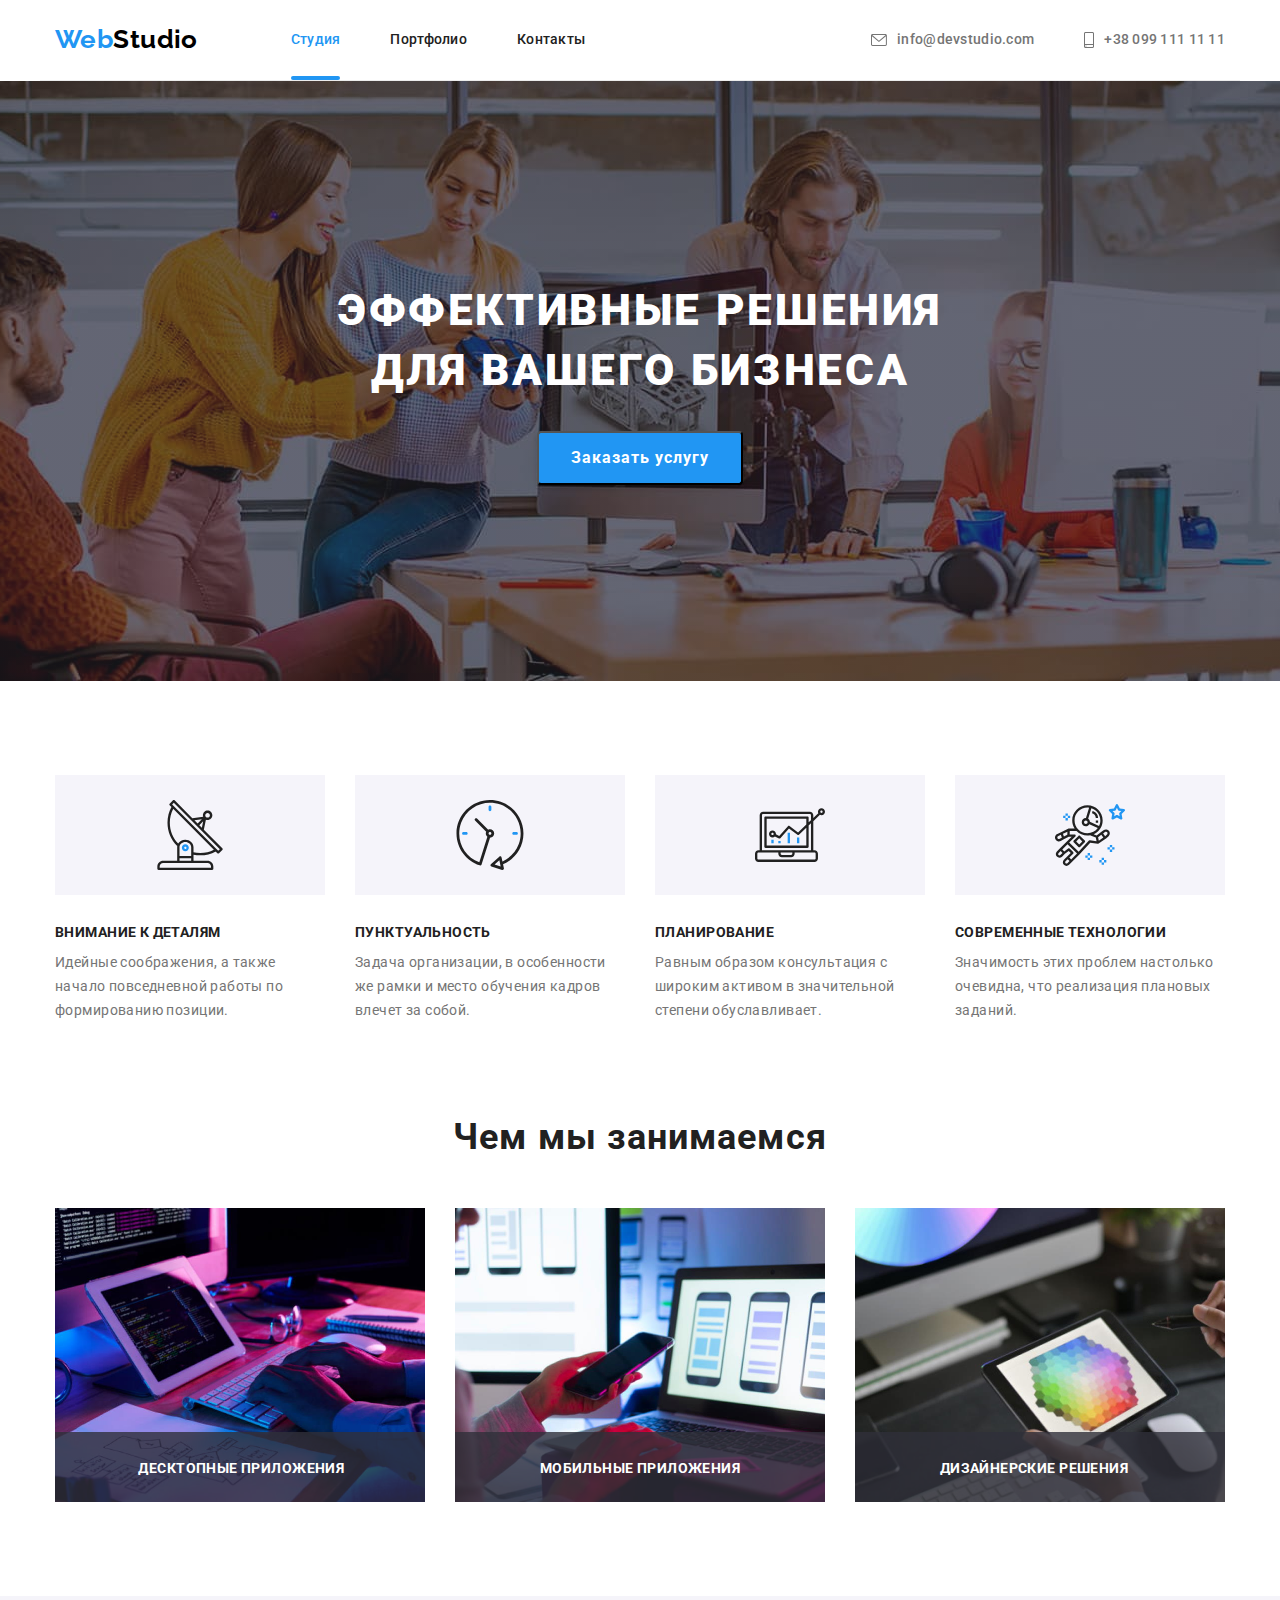
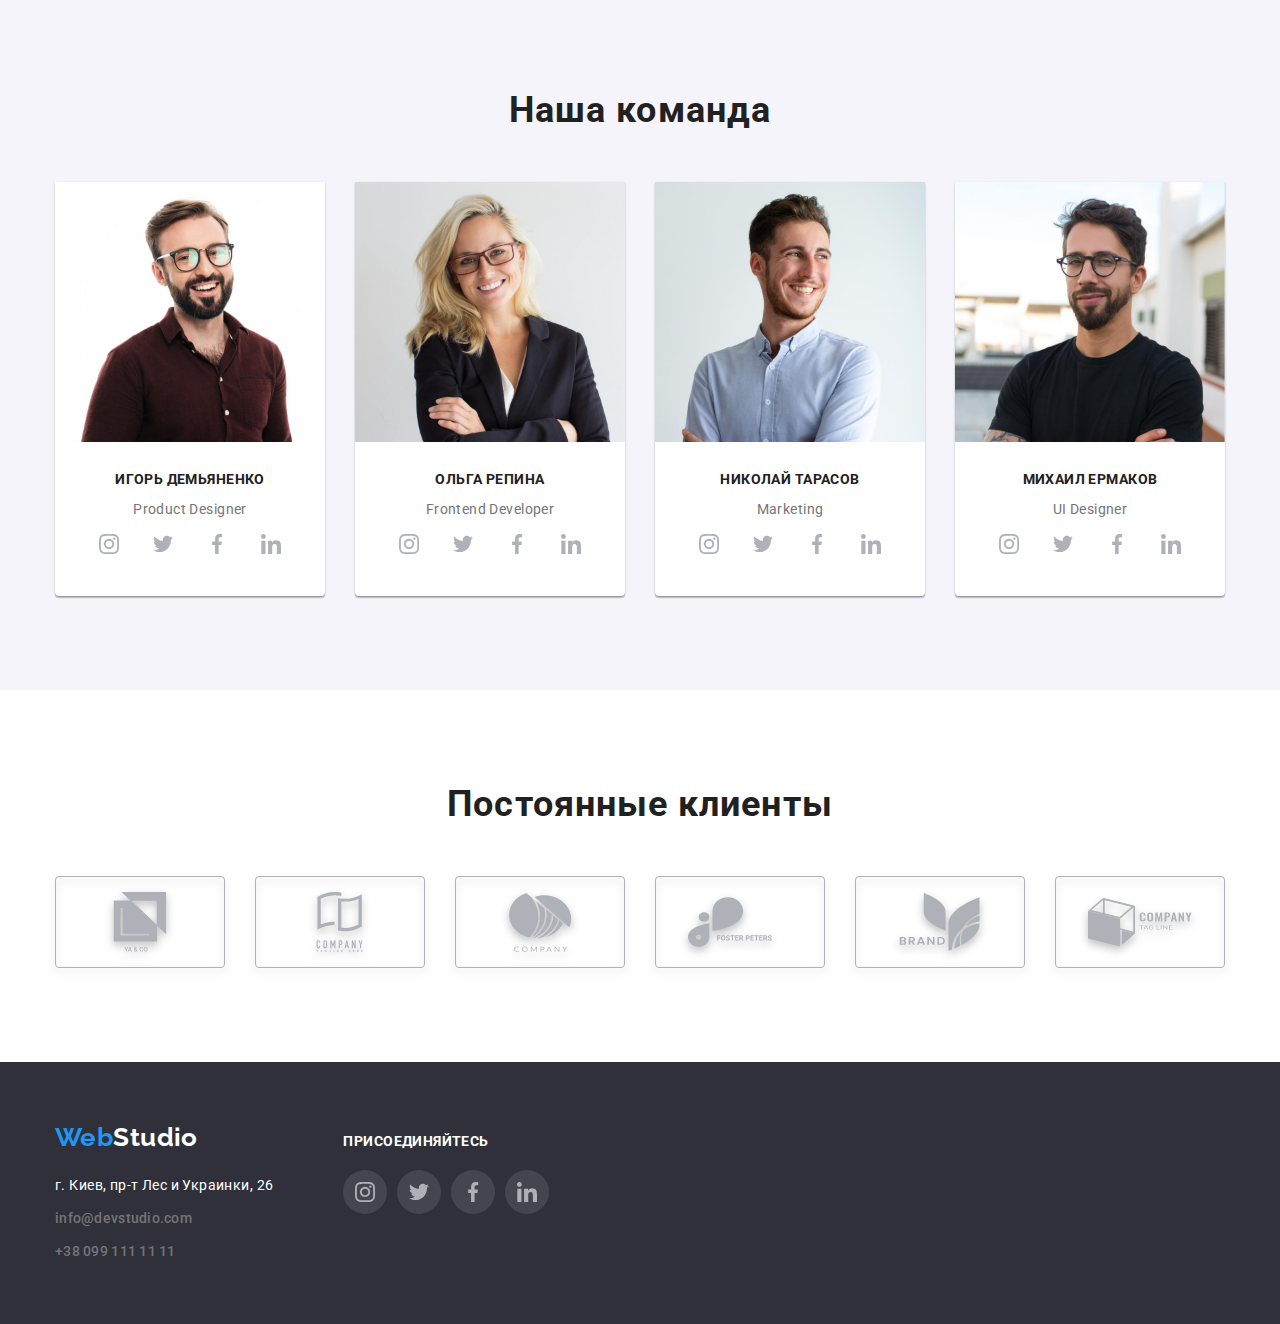
==== index.html @ 2f01249b "копия 5 работы" ====
<!DOCTYPE html>
<html lang="ru">
  <head>
    <!-- head info -->
    <meta charset="utf-8" />
    <meta name="description" content="webstudio" />
    <title>Web Studio (version 2.1)</title>
    <link rel="preconnect" href="https://fonts.googleapis.com" />
    <link rel="preconnect" href="https://fonts.gstatic.com" crossorigin />
    <link
      href="https://fonts.googleapis.com/css2?family=Raleway:wght@700&family=Roboto:wght@400;500;700;900&display=swap"
      rel="stylesheet"
    />
    <link
      rel="stylesheet"
      href="https://cdnjs.cloudflare.com/ajax/libs/modern-normalize/1.1.0/modern-normalize.css"
      integrity="sha512-Y0MM+V6ymRKN2zStTqzQ227DWhhp4Mzdo6gnlRnuaNCbc+YN/ZH0sBCLTM4M0oSy9c9VKiCvd4Jk44aCLrNS5Q=="
      crossorigin="anonymous"
      referrerpolicy="no-referrer"
    />
    <link rel="stylesheet" href="css/style.css" />
  </head>
  <body>
    <!-- header -->
    <header class="header container">
      <a href="./index.html" class="logo"
        ><span class="logo-item">Web</span>Studio</a
      >
      <nav class="site-nav">
        <ul class="list nav-panel">
          <li class="item">
            <a class="link currentLink" href="./index.html">Студия</a>
          </li>
          <li class="item">
            <a class="link" href="./portfolio.html">Портфолио</a>
          </li>
          <li class="item"><a class="link" href="">Контакты</a></li>
        </ul>
      </nav>
      <ul class="contact list">
        <!-- Ссылка на адрес электронной почты  -->
        <li class="item">
          <a class="mail-link" href="malito:info@devstudio.com">
            <svg class="icon-envelope">
              <use href="./images/icons.svg#icon-envelope"></use>
            </svg>
            info@devstudio.com</a
          >
        </li>
        <!-- Ссылка на телефонный номер -->
        <li class="item">
          <a class="tel-link" href="tel:+380961111111">
            <svg class="icon-smartphone">
              <use href="./images/icons.svg#icon-smartphone"></use>
            </svg>
            +38 099 111 11 11</a
          >
        </li>
      </ul>
    </header>
    <!-- герой-->
    <main>
      <section class="hero">
        <h1 class="hero-title">
          Эффективные решения <br />
          для вашего бизнеса
        </h1>
        <button data-modal-open type="button" class="button-primary cursors">
          Заказать услугу
        </button>

        <!-- кнопка модалки закончилась -->
      </section>
      <!-- main goal -->
      <section class="section-goal">
        <div class="container">
          <ul class="main-goal list">
            <li class="item">
              <div class="icon-main-goal">
                <svg class="icon">
                  <use href="./images/icons.svg#icon-antenna"></use>
                </svg>
              </div>
              <h3 class="goal section-title">Внимание к деталям</h3>
              <p class="text">
                Идейные соображения, а также начало повседневной работы по
                формированию позиции.
              </p>
            </li>
            <li class="item">
              <div class="icon-main-goal">
                <svg class="icon">
                  <use href="./images/icons.svg#icon-clock"></use>
                </svg>
              </div>
              <h3 class="section-title">Пунктуальность</h3>
              <p class="text">
                Задача организации, в особенности же рамки и место обучения
                кадров влечет за собой.
              </p>
            </li>
            <li class="item">
              <div class="icon-main-goal">
                <svg class="icon">
                  <use href="./images/icons.svg#icon-diagram"></use>
                </svg>
              </div>
              <h3 class="section-title">Планирование</h3>
              <p class="text">
                Равным образом консультация с широким активом в значительной
                степени обуславливает.
              </p>
            </li>
            <li class="item">
              <div class="icon-main-goal">
                <svg class="icon">
                  <use href="./images/icons.svg#icon-astronaut"></use>
                </svg>
              </div>
              <h3 class="section-title">Современные технологии</h3>
              <p class="text">
                Значимость этих проблем настолько очевидна, что реализация
                плановых заданий.
              </p>
            </li>
          </ul>
        </div>
      </section>
      <!-- presentation-->
      <section class="presentation-section">
        <div class="container">
          <h2 class="section-title our-work">Чем мы занимаемся</h2>
          <ul class="image-card list">
            <li class="item">
              <div class="present-thumb">
                <img
                  class="card-image"
                  src="images/img-1.jpg"
                  alt="img-1"
                  width="370"
                  height="294"
                />
                <div class="presentation-description">
                  Десктопные приложения
                </div>
              </div>
            </li>
            <li class="item">
              <div class="present-thumb">
                <img
                  class="card-image"
                  src="images/img-2.jpg"
                  alt="img-2"
                  width="370"
                  height="294"
                />
                <div class="presentation-description">Мобильные приложения</div>
              </div>
            </li>
            <li class="item">
              <div class="present-thumb">
                <img
                  class="card-image"
                  src="images/img-3.jpg"
                  alt="img-3"
                  width="370"
                  height="294"
                />
                <div class="presentation-description">Дизайнерские решения</div>
              </div>
            </li>
          </ul>
        </div>
      </section>
      <!-- our team-->
      <section class="section-our-team">
        <div class="container">
          <h2 class="section-title our-team">Наша команда</h2>
          <ul class="list-team list">
            <li class="item">
              <img
                class="card-image"
                src="images/img-4.jpg"
                alt="img-4"
                width="270"
                height="260"
              />
              <div class="staff-member">
                <h3 class="section-title staff">Игорь Демьяненко</h3>
                <p class="job">Product Designer</p>
                <ul class="list-team-network list">
                  <li class="network">
                    <a class="network-link" href=""
                      ><svg class="icon">
                        <use href="./images/icons.svg#icon-instagram"></use>
                      </svg>
                    </a>
                  </li>
                  <li class="network">
                    <a class="network-link" href=""
                      ><svg class="icon">
                        <use href="./images/icons.svg#icon-twitter"></use>
                      </svg>
                    </a>
                  </li>
                  <li class="network">
                    <a class="network-link" href=""
                      ><svg class="icon">
                        <use href="./images/icons.svg#icon-facebook"></use>
                      </svg>
                    </a>
                  </li>
                  <li class="network">
                    <a class="network-link" href=""
                      ><svg class="icon">
                        <use href="./images/icons.svg#icon-linkedin"></use>
                      </svg>
                    </a>
                  </li>
                </ul>
              </div>
            </li>
            <li class="item">
              <img
                class="card-image"
                src="images/img-5.jpg"
                alt="img-5"
                width="270"
                height="260"
              />
              <div class="staff-member">
                <h3 class="section-title staff">Ольга Репина</h3>
                <p class="job">Frontend Developer</p>
                <ul class="list-team-network list">
                  <li class="network">
                    <a class="network-link" href=""
                      ><svg class="icon">
                        <use href="./images/icons.svg#icon-instagram"></use>
                      </svg>
                    </a>
                  </li>
                  <li class="network">
                    <a class="network-link" href=""
                      ><svg class="icon">
                        <use href="./images/icons.svg#icon-twitter"></use>
                      </svg>
                    </a>
                  </li>
                  <li class="network">
                    <a class="network-link" href=""
                      ><svg class="icon">
                        <use href="./images/icons.svg#icon-facebook"></use>
                      </svg>
                    </a>
                  </li>
                  <li class="network">
                    <a class="network-link" href=""
                      ><svg class="icon">
                        <use href="./images/icons.svg#icon-linkedin"></use>
                      </svg>
                    </a>
                  </li>
                </ul>
              </div>
            </li>
            <li class="item">
              <img
                class="card-image"
                src="images/img-6.jpg"
                alt="img-6"
                width="270"
                height="260"
              />
              <div class="staff-member">
                <h3 class="section-title staff">Николай Тарасов</h3>
                <p class="job">Marketing</p>
                <ul class="list-team-network list">
                  <li class="network">
                    <a class="network-link" href=""
                      ><svg class="icon">
                        <use href="./images/icons.svg#icon-instagram"></use>
                      </svg>
                    </a>
                  </li>
                  <li class="network">
                    <a class="network-link" href=""
                      ><svg class="icon">
                        <use href="./images/icons.svg#icon-twitter"></use>
                      </svg>
                    </a>
                  </li>
                  <li class="network">
                    <a class="network-link" href=""
                      ><svg class="icon">
                        <use href="./images/icons.svg#icon-facebook"></use>
                      </svg>
                    </a>
                  </li>
                  <li class="network">
                    <a class="network-link" href=""
                      ><svg class="icon">
                        <use href="./images/icons.svg#icon-linkedin"></use>
                      </svg>
                    </a>
                  </li>
                </ul>
              </div>
            </li>
            <li class="item">
              <img
                class="card-image"
                src="images/img-7.jpg"
                alt="img-7"
                width="270"
                height="260"
              />
              <div class="staff-member">
                <h3 class="section-title staff">Михаил Ермаков</h3>
                <p class="job">UI Designer</p>
                <ul class="list-team-network list">
                  <li class="network">
                    <a class="network-link" href=""
                      ><svg class="icon">
                        <use href="./images/icons.svg#icon-instagram"></use>
                      </svg>
                    </a>
                  </li>
                  <li class="network">
                    <a class="network-link" href=""
                      ><svg class="icon">
                        <use href="./images/icons.svg#icon-twitter"></use>
                      </svg>
                    </a>
                  </li>
                  <li class="network">
                    <a class="network-link" href=""
                      ><svg class="icon">
                        <use href="./images/icons.svg#icon-facebook"></use>
                      </svg>
                    </a>
                  </li>
                  <li class="network">
                    <a class="network-link" href=""
                      ><svg class="icon">
                        <use href="./images/icons.svg#icon-linkedin"></use>
                      </svg>
                    </a>
                  </li>
                </ul>
              </div>
            </li>
          </ul>
        </div>
      </section>
      <section class="client-section">
        <div class="container">
          <h2 class="section-title our-client">Постоянные клиенты</h2>
          <ul class="client list">
            <li class="item">
              <a class="company-link" href="">
                <svg class="icon">
                  <use href="./images/icons.svg#icon-yaco"></use>
                </svg>
              </a>
            </li>
            <li class="item">
              <a class="company-link" href="">
                <svg class="icon">
                  <use href="./images/icons.svg#icon-tagline"></use>
                </svg>
              </a>
            </li>
            <li class="item">
              <a class="company-link" href="">
                <svg class="icon">
                  <use href="./images/icons.svg#icon-company"></use>
                </svg>
              </a>
            </li>
            <li class="item">
              <a class="company-link" href="">
                <svg class="icon">
                  <use href="./images/icons.svg#icon-foster"></use>
                </svg>
              </a>
            </li>
            <li class="item">
              <a class="company-link" href="">
                <svg class="icon">
                  <use href="./images/icons.svg#icon-brand"></use>
                </svg>
              </a>
            </li>
            <li class="item">
              <a class="company-link" href="">
                <svg class="icon">
                  <use href="./images/icons.svg#icon-company-2"></use>
                </svg>
              </a>
            </li>
          </ul>
        </div>
      </section>
    </main>
    <!--------------------------------------Page footer------------------------------------>
    <footer class="info">
      <div class="container footer-container">
        <div class="address-info">
          <div class="footer-logo">
            <a href="./index.html" class="logo"
              ><span class="logo-item">Web</span
              ><span class="logo-footer">Studio</span></a
            >
          </div>
          <!-- adress-->
          <address class="address">г. Киев, пр-т Лес и Украинки, 26</address>
          <ul class="footer-contact list">
            <!-- Ссылка на адрес электронной почты  -->
            <li class="item">
              <a class="mail-link" href="malito:info@devstudio.com"
                >info@devstudio.com</a
              >
            </li>
            <!-- Ссылка на телефонный номер -->
            <li class="item">
              <a class="tel-link" href="tel:+380961111111">+38 099 111 11 11</a>
            </li>
          </ul>
        </div>
        <div class="footer-net">
          <h2 class="footer-title">Присоединяйтесь</h2>
          <ul class="footer-network-list list">
            <li class="footer-network">
              <a class="network-link" href=""
                ><svg class="icon">
                  <use href="./images/icons.svg#icon-instagram"></use>
                </svg>
              </a>
            </li>
            <li class="footer-network">
              <a class="network-link" href=""
                ><svg class="icon">
                  <use href="./images/icons.svg#icon-twitter"></use>
                </svg>
              </a>
            </li>
            <li class="footer-network">
              <a class="network-link" href=""
                ><svg class="icon">
                  <use href="./images/icons.svg#icon-facebook"></use>
                </svg>
              </a>
            </li>
            <li class="footer-network">
              <a class="network-link" href=""
                ><svg class="icon">
                  <use href="./images/icons.svg#icon-linkedin"></use>
                </svg>
              </a>
            </li>
          </ul>
        </div>
      </div>
    </footer>
    <!------------------------------------------Модалка------------------------------>
    <div class="backdrop is-hidden" data-modal>
      <div class="modal">
        <button data-modal-close class="modal-close">
          <svg class="icon">
            <use href="./images/icons.svg#icon-close"></use>
          </svg>
        </button>
      </div>
    </div>
    <script src="./modal.js"></script>
  </body>
</html>
---- css/style.css ----
/* цвет фона #F5F4FA */
/* цвет хедера */
/* вторичный цвет фона #F5F4FA */
/* цвет фона акцента #2F303A */
/* цвет основного текста  #757575*/
/* вторичный цвет текста  #212121* , для лого цвет #000000/
/* цвет текста - белый #FFFFFF */
/* акцент #2196F3 */

html {
  box-sizing: border-box;
}

*,
*::before,
*::after {
  box-sizing: inherit;
}

:root {
  --primary-text-color: #757575;
  --title-text-color: #212121;
  --accent-color: #2196f3;
  --primary-white-color: #ffffff;
  --background-color-accent: #2f303a;
  --background-color-main: #f5f4fa;
}

body {
  font-family: Roboto, sans-serif;
  font-size: 14px;
  line-height: 1.71;
  letter-spacing: 0.03em;
  color: #757575;
}

h1,
h2,
h3,
h4,
h5,
p {
  margin-top: 0;
  margin-bottom: 0;
}

.container {
  width: 1200px;
  padding-left: 15px;
  padding-right: 15px;
  margin-right: auto;
  margin-left: auto;
  /* outline: 2px solid coral; */
}

.list {
  padding: 0;
  margin: 0;
  list-style: none;
  text-decoration: none;
}

.cursors {
  cursor: pointer;
}
/* -------------------------------------------pages------------------------------------ */
.logo {
  font-family: Raleway;
  font-weight: 700;
  font-size: 26px;
  line-height: 1.2;
  text-decoration: none;
  color: #000000;
}

.logo-item {
  color: var(--accent-color);
}

.header {
  display: flex;
  align-items: center;
  border-bottom-width: 1px;
  border-bottom-style: solid;
  border-bottom-color: #ececec;
  background-color: #fff;
}

.webstudio-button {
  font-size: 26px;
  line-height: auto;
}

/* --------------------------------------------site-nav---------------------------------- */

.site-nav {
  margin-left: 93px;
}

.site-nav .link {
  position: relative;
  display: block;
  padding-top: 32px;
  padding-bottom: 32px;

  color: var(--title-text-color);
  font-weight: 500;
  font-size: 14px;
  line-height: 1.14;
  letter-spacing: 0.02em;
  text-decoration: none;
  transition: color 250ms cubic-bezier(0.4, 0, 0.2, 1);
}

.site-nav .link:hover,
.site-nav .link:focus {
  color: var(--accent-color);
}

.site-nav .currentLink::after {
  position: absolute;

  content: "";
  left: 0;
  bottom: 0;
  display: block;
  width: 100%;
  height: 4px;
  border-radius: 2px;
  background-color: var(--accent-color);
}

.nav-panel {
  display: flex;
}

.nav-panel .item + .item {
  margin-left: 50px;
}

.link.currentLink {
  color: var(--accent-color);
}

.contact {
  display: flex;
  margin-left: auto;
}

.contact .item + .item {
  margin-left: 50px;
}

.contact .mail-link,
.contact .tel-link {
  display: flex;
  align-items: center;
  justify-content: center;
  font-weight: 500;
  font-size: 14px;
  line-height: 1.14;
  letter-spacing: 0.02em;
  text-decoration: none;
  color: var(--primary-text-color);
  fill: var(--primary-text-color);
  transition: color 250ms cubic-bezier(0.4, 0, 0.2, 1),
    fill 250ms cubic-bezier(0.4, 0, 0.2, 1);
}

.icon-envelope {
  width: 16px;
  height: 12px;
  margin-right: 10px;
}

.icon-smartphone {
  width: 10px;
  height: 16px;
  margin-right: 10px;
}

.contact .mail-link:hover,
.contact .mail-link:focus,
.contact .tel-link:hover,
.contact .tel-link:focus {
  color: var(--accent-color);
  fill: var(--accent-color);
}

/* ------------------------------------------main web студия------------------------------ */
.hero {
  padding-top: 200px;
  padding-bottom: 280px;
  height: 600px;
  text-align: center;
  background-image: linear-gradient(
      rgba(47, 48, 58, 0.4),
      rgba(47, 48, 58, 0.4)
    ),
    url("../images/hero-img.jpg");
  background-size: 1600px;
  background-repeat: no-repeat;
  background-position: 50% 50%;
}

/* hero title web */
.hero-title {
  width: auto;
  margin-bottom: 30px;
  font-weight: 900;
  font-size: 44px;
  line-height: 1.36;
  text-align: center;
  letter-spacing: 0.06em;
  text-transform: uppercase;
  color: #ffffff;
}

.section-goal {
  padding-top: 94px;
}

/* --------------------------основная секция на веб и портфолио------------------ */
.section-title {
  margin-bottom: 10px;
  font-weight: 700;
  font-size: 14px;
  line-height: 1.14;
  letter-spacing: 0.03em;
  text-transform: uppercase;
  color: var(--title-text-color);
}

/* section-title our-work */
.section-title.our-work {
  margin-bottom: 50px;
  width: auto;
  top: 969px;
  left: 612px;
  font-weight: 700;
  font-size: 36px;
  line-height: 1.16;
  text-align: center;
  text-transform: none;
}

/* кнопка web студия - заказать услуги*/
.hero .button-primary {
  padding-top: 10px;
  padding-right: 32px;
  padding-bottom: 10px;
  padding-left: 32px;

  font-family: inherit;
  font-weight: 700;
  font-size: 16px;
  line-height: 1.87;
  letter-spacing: 0.06em;
  text-decoration: none;
  align-items: center;
  border-radius: 4px;
  box-shadow: 0px 4px 4px rgba(0, 0, 0, 0.15);
  color: var(--primary-white-color);
  background-color: var(--accent-color);
  transition: color 250ms cubic-bezier(0.4, 0, 0.2, 1),
    background-color 250ms cubic-bezier(0.4, 0, 0.2, 1);
}

.button-primary:hover,
.button-primary:focus {
  color: var(--title-text-color);
  background-color: var(--primary-white-color);
}

/* ------icon - main goal------ */
.main-goal {
  display: flex;
}

.icon-main-goal {
  display: flex;
  justify-content: center;
  align-items: center;
  width: 270px;
  height: 120px;
  background-color: var(--background-color-main);
  margin-bottom: 30px;
}

.icon-main-goal .icon {
  width: 70px;
  height: 70px;
}

/* --------main-goal text-------- */
.main-goal .item {
  margin-right: 30px;
  width: 270px;
}

.main-goal .item:last-child {
  margin-right: 0;
}

.text {
  margin-top: 0;
}

.presentation-section {
  padding-top: 94px;
  padding-bottom: 94px;
}

.section-our-team {
  padding-top: 94px;
  padding-bottom: 94px;
  background-color: var(--background-color-main);
}

.section-title.our-team {
  margin-bottom: 50px;
  width: auto;
  font-weight: 700;
  font-size: 36px;
  line-height: 1.16;
  text-align: center;
  letter-spacing: 0.03em;
  text-transform: none;
}

.image-card,
.list-team {
  display: flex;
  justify-content: center;
}

.image-card .item {
  margin-right: 30px;
}

.image-card .item:last-child {
  margin-right: 0;
}

.card-image {
  display: block;
}

.present-thumb::before {
  position: absolute;
  content: "";

  bottom: 0;
  width: 100%;
  height: 70px;
  background: rgba(47, 48, 58, 0.8);
}

.item .present-thumb {
  position: relative;
}

.presentation-description {
  display: flex;
  position: absolute;
  /* justify-content: center; */
  /* align-items: center; */
  /* padding: auto;
  margin: 0; */
  min-width: 205px;
  bottom: 6%;
  right: -6%;
  transform: translate(-50%, -50%);

  font-weight: 700;
  font-size: 14px;
  line-height: 1.14;
  text-align: center;
  letter-spacing: 0.03em;
  text-transform: uppercase;
  color: var(--primary-white-color);
}

.list-team .item {
  background-color: var(--primary-white-color);
}

.staff {
  text-align: center;
}

.job {
  margin-top: 10px;
  text-align: center;
}

.list-team .item {
  margin-right: 30px;
  box-shadow: 0px 1px 3px rgba(0, 0, 0, 0.12), 0px 1px 1px rgba(0, 0, 0, 0.14),
    0px 2px 1px rgba(0, 0, 0, 0.2);
  border-radius: 0px 0px 4px 4px;
}

.list-team .item:last-child {
  margin-right: 0;
}

.staff-member {
  padding-top: 30px;
  padding-bottom: 30px;
}
/*  -----------------------Социальные сети SVG-icon---------------------- */

.list-team-network {
  display: flex;
  justify-content: center;
}

.list-team .network {
  margin-right: 10px;
}

.list-team .network:last-child {
  margin-right: 0;
}

.network-link {
  display: flex;
  width: 44px;
  height: 44px;
  border-radius: 50%;
  justify-content: center;
  align-items: center;
  fill: #afb1b8;
  outline: none;
  transition: background-color 250ms cubic-bezier(0.4, 0, 0.2, 1),
    fill 250ms cubic-bezier(0.4, 0, 0.2, 1);
}

.network .icon {
  width: 20px;
  height: 20px;
}

.network-link:hover,
.network-link:focus {
  background-color: var(--accent-color);
  fill: var(--primary-white-color);
}

/* -------------------------секция Постоянные клиенты------------------------- */
.client-section {
  padding-top: 94px;
  padding-bottom: 94px;
}

.section-title.our-client {
  margin-bottom: 50px;
  width: auto;
  font-weight: 700;
  font-size: 36px;
  line-height: 1.16;
  text-align: center;
  letter-spacing: 0.03em;
  text-transform: none;
}

.client {
  display: flex;
  justify-content: center;
  align-items: center;
  /* outline: 1px solid green; */
}

.company-link {
  display: flex;
  justify-content: center;
  align-items: center;
  padding: 16px 32px;
  width: 170px;
  height: 92px;
  border: 1px solid #afb1b8;
  fill: #afb1b8;
  filter: drop-shadow(0px 4px 4px rgba(0, 0, 0, 0.25));
  border-radius: 4px;
  outline: none;
  transition: fill 250ms cubic-bezier(0.4, 0, 0.2, 1),
    border 250ms cubic-bezier(0.4, 0, 0.2, 1);
}

.company-link .icon {
  display: block;
  width: 106px;
  height: 60px;
}

.client .item {
  margin-right: 30px;
}

.client .item:last-child {
  margin-right: 0;
}

.company-link:hover,
.company-link:focus {
  border: 1px solid var(--accent-color);
  fill: var(--accent-color);
}

/* -----------------------------------------main portfolio-------------------------------- */
.visually-hidden {
  clip: rect(0 0 0 0);
  clip-path: inset(50%);
  height: 1px;
  overflow: hidden;
  position: absolute;
  white-space: nowrap;
  width: 1px;
}

.portfolio-section {
  padding-top: 94px;
  padding-bottom: 94px;
}

.hero-title-portfolio {
  text-align: center;
}

/* ------------кнопки portfolio------------------ */
.btn-filtr {
  margin-bottom: 50px;
  display: flex;
  justify-content: center;
}

.btn-filtr .btn {
  font-weight: 500;
  font-size: 16px;
  line-height: 1.62;
  text-align: center;
  letter-spacing: 0.03em;
  color: #212121;
  outline: none;
  transition: color 250ms cubic-bezier(0.4, 0, 0.2, 1),
    background-color 250ms cubic-bezier(0.4, 0, 0.2, 1),
    box-shadow 250ms cubic-bezier(0.4, 0, 0.2, 1);
}

.btn-filtr .cursors.btn:hover,
.btn-filtr .cursors.btn:focus {
  color: var(--primary-white-color);
  background-color: var(--accent-color);
  box-shadow: 0px 3px 1px rgba(0, 0, 0, 0.1), 0px 1px 2px rgba(0, 0, 0, 0.08),
    0px 2px 2px rgba(0, 0, 0, 0.12);
}

.btn-filtr .item + .item {
  margin-left: 8px;
}

.cursors.btn {
  border-radius: 4px;
  padding-right: 22px;
  padding-left: 22px;
  padding-top: 6px;
  padding-bottom: 6px;
  border: none;
}

/* ----------------------feature-list-------------------- */
.feature-list {
  display: flex;
  flex-wrap: wrap;
  justify-content: center;
}

.filtr-our-product {
  display: block;
  text-decoration: none;
  transition: box-shadow 250ms cubic-bezier(0.4, 0, 0.2, 1);
}

/* ------------------------Overlay--------------------- */
.product-thumb {
  position: relative;
  overflow: hidden;
}

.product-overlay {
  position: absolute;
  top: 0;
  left: 0;
  width: 100%;
  height: 100%;
  background-color: rgba(33, 150, 243, 0.9);
  transform: translateY(100%);
  transition: transform 250ms cubic-bezier(0.4, 0, 0.2, 1);
}

.filtr-our-product:hover .product-overlay,
.filtr-our-product:focus .product-overlay {
  transform: translateY(0);
  outline: none;
  box-shadow: 0px 1px 1px rgba(0, 0, 0, 0.12), 0px 4px 4px rgba(0, 0, 0, 0.06),
    1px 4px 6px rgba(0, 0, 0, 0.16);
}

.product-describ {
  position: absolute;
  max-width: 322px;
  top: 63px;
  left: 24px;
  font-weight: 400;
  font-size: 18px;
  line-height: 1.56;
  letter-spacing: 0.03em;
  color: var(--primary-white-color);
}

/* -------------------filtr-our-product-------------- */

.element {
  outline: none;
  width: 370px;
  margin-right: 30px;
  margin-bottom: 30px;
}

.element .filtr-our-product:hover,
.element .filtr-our-product:focus {
  outline: none;
  box-shadow: 0px 1px 1px rgba(0, 0, 0, 0.12), 0px 4px 4px rgba(0, 0, 0, 0.06),
    1px 4px 6px rgba(0, 0, 0, 0.16);
}

.element:nth-child(3n) {
  margin-right: 0;
}

.element:nth-last-child(-n + 3) {
  margin-bottom: 0;
}

.item-product {
  padding-top: 20px;
  padding-bottom: 20px;
  padding-left: 24px;
  padding-right: 24px;
  border-left: 1px solid #eeeeee;
  border-right: 1px solid #eeeeee;
  border-bottom: 1px solid #eeeeee;
}

.product-name {
  margin-bottom: 4px;
  font-weight: 700;
  font-size: 18px;
  line-height: 2;
  letter-spacing: 0.06em;
  text-decoration: none;
  color: #212121;
}

.application-area {
  font-family: Roboto;
  font-size: 16px;
  line-height: 1.87;
  color: #757575;
}

/* ---------------------------------------footer info------------------------------------*/
.info {
  display: flex;
  padding-top: 60px;
  padding-bottom: 60px;
  background: var(--background-color-accent);
}

.footer-container {
  display: flex;
  align-items: baseline;
}

.footer-logo {
  margin-bottom: 20px;
}

.address {
  margin-bottom: 9px;
  font-size: 14px;
  line-height: 1.71;
  font-style: normal;
  color: var(--primary-white-color);
}

.logo-footer {
  align-self: flex-start;
  color: var(--primary-white-color);
}

.footer-contact .mail-link,
.footer-contact .tel-link {
  font-weight: 500;
  font-size: 14px;
  line-height: 1.14;
  letter-spacing: 0.02em;
  text-decoration: none;
  color: var(--primary-text-color);
  transition: color 250ms cubic-bezier(0.4, 0, 0.2, 1);
}

.footer-contact .mail-link:hover,
.footer-contact .mail-link:focus,
.footer-contact .tel-link:hover,
.footer-contact .tel-link:focus {
  color: var(--accent-color);
}

.footer-contact .item:nth-last-child(2) {
  margin-bottom: 9px;
}

.footer-net {
  float: left;
  margin-left: 70px;
}

.footer-title {
  margin-bottom: 20px;
  font-weight: 700;
  font-size: 14px;
  line-height: 1.14;
  letter-spacing: 0.03em;
  text-transform: uppercase;
  color: var(--primary-white-color);
}

.footer-network-list {
  display: flex;
  justify-content: center;
}

.footer-network-list .footer-network {
  margin-right: 10px;
}

.footer-network-list .footer-network:last-child {
  margin-right: 0;
}

.footer-network-list .network-link {
  width: 44px;
  height: 44px;
  border-radius: 50%;
  justify-content: center;
  align-items: center;
  fill: #afb1b8;
  background-color: #ffffff1a;
  outline: none;
  transition: background-color 250ms cubic-bezier(0.4, 0, 0.2, 1),
    fill 250ms cubic-bezier(0.4, 0, 0.2, 1);
}

.footer-network .icon {
  display: flex;
  width: 20px;
  height: 20px;
}

.network-link:hover,
.network-link:focus {
  background-color: var(--accent-color);
  fill: var(--primary-white-color);
}

/* --------------------------------modal---------------------------- */

.backdrop {
  position: fixed;
  top: 0;
  left: 0;
  width: 100%;
  height: 100%;
  background: rgba(0, 0, 0, 0.2);

  opacity: 1;
  transition: opacity 250ms cubic-bezier(0.4, 0, 0.2, 1),
    visibility 250ms cubic-bezier(0.4, 0, 0.2, 1);
}

.backdrop.is-hidden {
  opacity: 0;
  pointer-events: none;
  visibility: hidden;
}

.backdrop.is-hidden .modal {
  transform: translate(-50%, -50%) scale(1.3);
}

.modal {
  position: absolute;
  top: 50%;
  left: 50%;
  transform: translate(-50%, -50%) scale(1);
  z-index: 5;

  width: 528px;
  height: 581px;
  padding: 15px;

  background-color: #fff;
  transition: transform 250ms cubic-bezier(0.4, 0, 0.2, 1);
  box-shadow: 0px 1px 3px rgba(0, 0, 0, 0.12), 0px 1px 1px rgba(0, 0, 0, 0.14),
    0px 2px 1px rgba(0, 0, 0, 0.2);
  border-radius: 4px;
}

.modal-close .icon {
  display: flex;
  position: fixed;
  top: 8px;
  right: 8px;
  width: 20px;
  height: 20px;
}

.modal-close {
  display: flex;
  position: fixed;
  top: 3px;
  right: 3px;
  width: 30px;
  height: 30px;
  border-radius: 50%;
  border: 1px solid rgba(0, 0, 0, 0.1);
  justify-content: center;
  align-items: flex-end;
  outline: none;
}
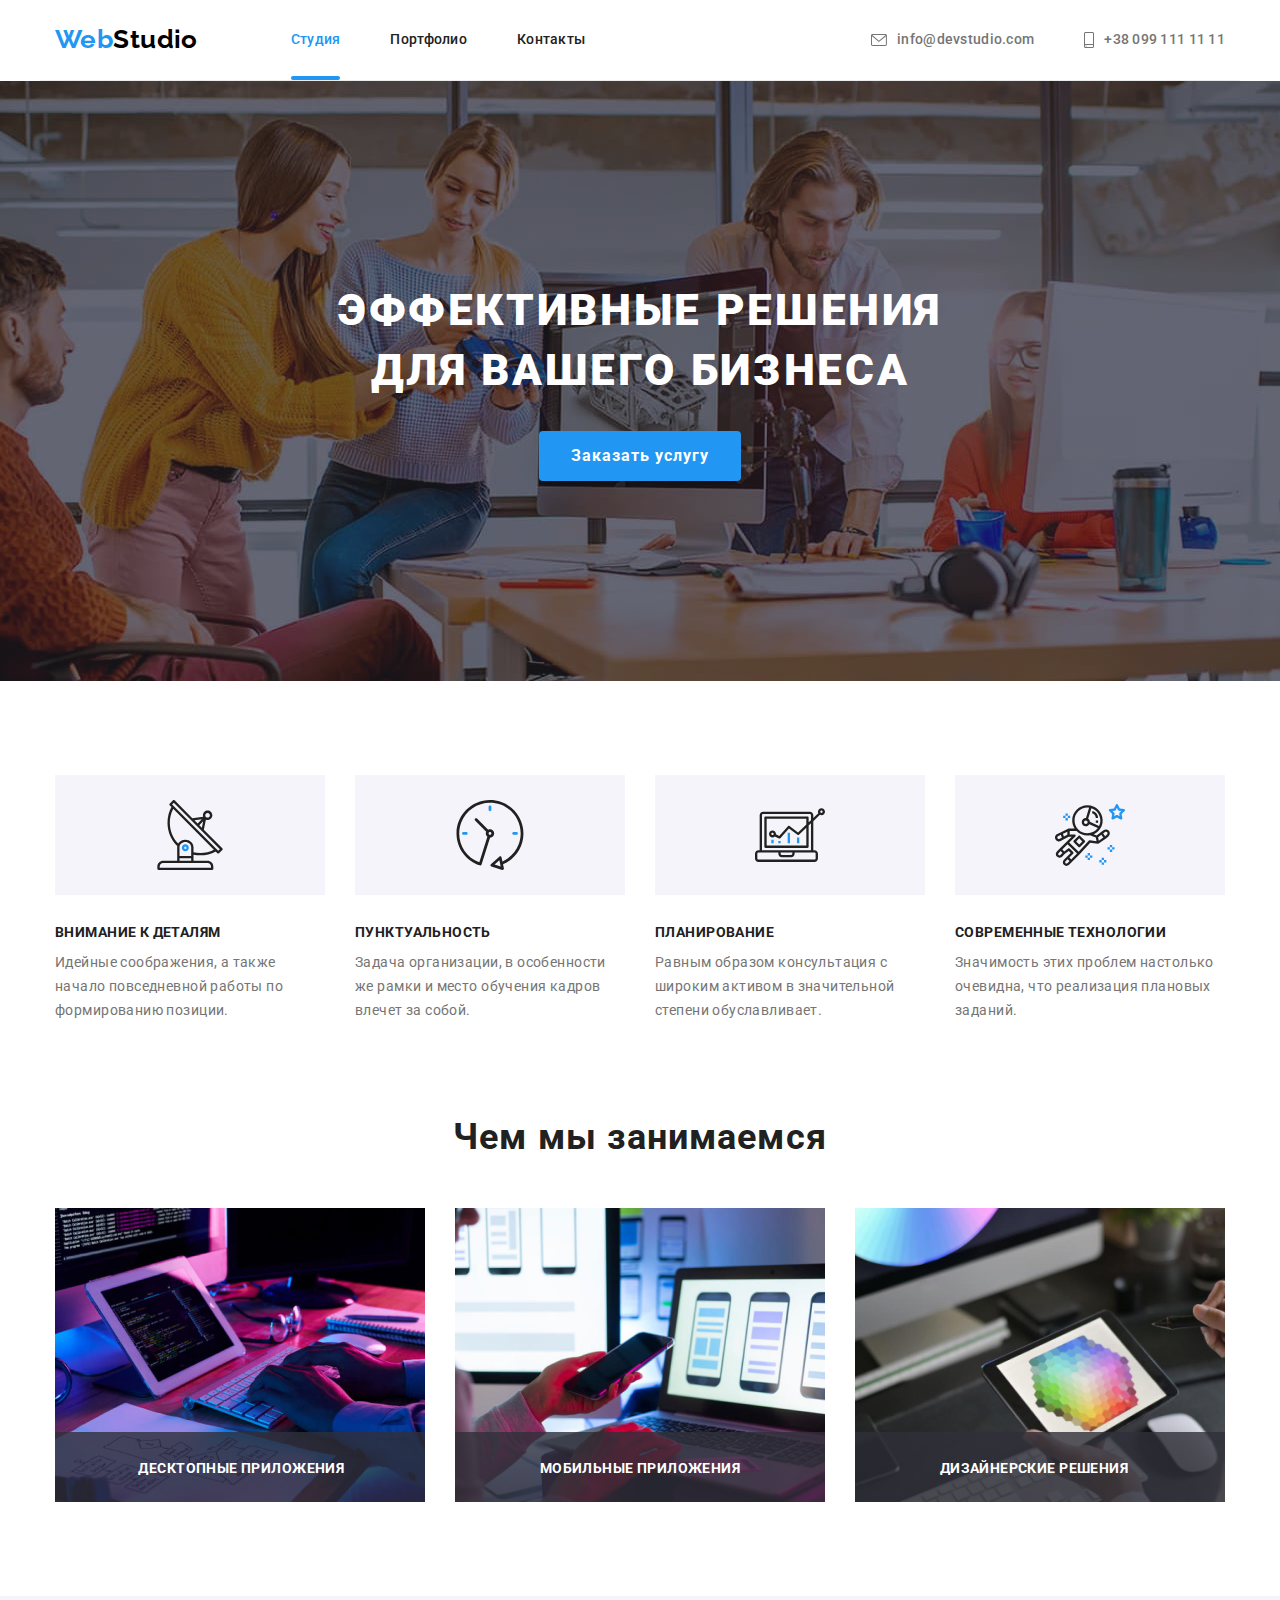
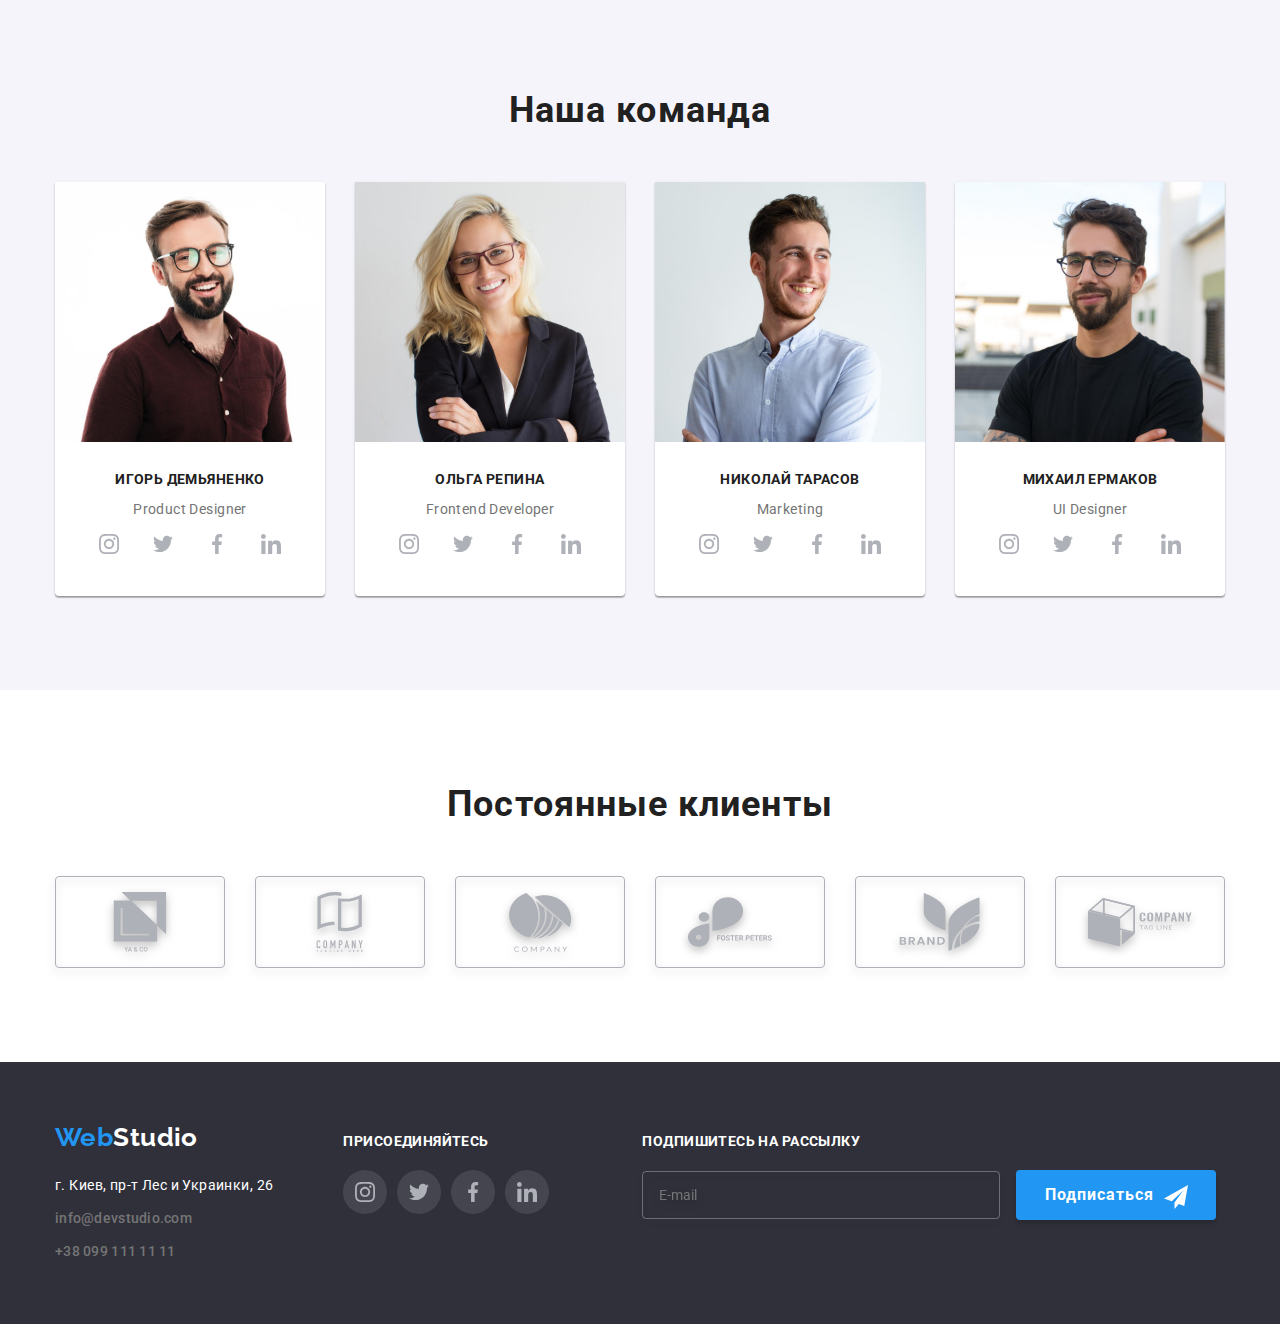
==== commit d86d2e58: "На отправку 6 домашка - готова" ====
--- a/index.html
+++ b/index.html
@@ -1,7 +1,7 @@
 <!DOCTYPE html>
 <html lang="ru">
   <head>
-    <!-- head info -->
+    <!-------------------- head info ----------------------->
     <meta charset="utf-8" />
     <meta name="description" content="webstudio" />
     <title>Web Studio (version 2.1)</title>
@@ -21,7 +21,7 @@
     <link rel="stylesheet" href="css/style.css" />
   </head>
   <body>
-    <!-- header -->
+    <!------------------------- header ------------------------->
     <header class="header container">
       <a href="./index.html" class="logo"
         ><span class="logo-item">Web</span>Studio</a
@@ -38,7 +38,7 @@
         </ul>
       </nav>
       <ul class="contact list">
-        <!-- Ссылка на адрес электронной почты  -->
+        <!------------------------- Ссылка на адрес электронной почты  ------------------------->
         <li class="item">
           <a class="mail-link" href="malito:info@devstudio.com">
             <svg class="icon-envelope">
@@ -47,7 +47,7 @@
             info@devstudio.com</a
           >
         </li>
-        <!-- Ссылка на телефонный номер -->
+        <!------------------------- Ссылка на телефонный номер ------------------------->
         <li class="item">
           <a class="tel-link" href="tel:+380961111111">
             <svg class="icon-smartphone">
@@ -58,7 +58,7 @@
         </li>
       </ul>
     </header>
-    <!-- герой-->
+    <!------------------------- герой ------------------------->
     <main>
       <section class="hero">
         <h1 class="hero-title">
@@ -68,10 +68,9 @@
         <button data-modal-open type="button" class="button-primary cursors">
           Заказать услугу
         </button>
-
-        <!-- кнопка модалки закончилась -->
+        <!------------------------- кнопка модалки закончилась ------------------------->
       </section>
-      <!-- main goal -->
+      <!------------------------- main goal ------------------------->
       <section class="section-goal">
         <div class="container">
           <ul class="main-goal list">
@@ -126,7 +125,7 @@
           </ul>
         </div>
       </section>
-      <!-- presentation-->
+      <!------------------------- presentation ------------------------->
       <section class="presentation-section">
         <div class="container">
           <h2 class="section-title our-work">Чем мы занимаемся</h2>
@@ -172,7 +171,7 @@
           </ul>
         </div>
       </section>
-      <!-- our team-->
+      <!------------------------- our team ------------------------->
       <section class="section-our-team">
         <div class="container">
           <h2 class="section-title our-team">Наша команда</h2>
@@ -412,16 +411,16 @@
               ><span class="logo-footer">Studio</span></a
             >
           </div>
-          <!-- adress-->
+          <!------------------------- adress ------------------------->
           <address class="address">г. Киев, пр-т Лес и Украинки, 26</address>
           <ul class="footer-contact list">
-            <!-- Ссылка на адрес электронной почты  -->
+            <!------------------------- Ссылка на адрес электронной почты ------------------------->
             <li class="item">
               <a class="mail-link" href="malito:info@devstudio.com"
                 >info@devstudio.com</a
               >
             </li>
-            <!-- Ссылка на телефонный номер -->
+            <!------------------------- Ссылка на телефонный номер ------------------------->
             <li class="item">
               <a class="tel-link" href="tel:+380961111111">+38 099 111 11 11</a>
             </li>
@@ -460,9 +459,24 @@
             </li>
           </ul>
         </div>
+        <div class="footer-subscribe">
+          <h2 class="footer-title">Подпишитесь на рассылку</h2>
+          <input
+            class="email-input"
+            type="text"
+            name="name"
+            placeholder="E-mail"
+          />
+          <button type="button" class="sing-button">
+            Подписаться
+            <svg class="icon">
+              <use href="./images/icons.svg#icon-send"></use>
+            </svg>
+          </button>
+        </div>
       </div>
     </footer>
-    <!------------------------------------------Модалка------------------------------>
+    <!------------------------------- Модалка ------------------------------>
     <div class="backdrop is-hidden" data-modal>
       <div class="modal">
         <button data-modal-close class="modal-close">
@@ -470,6 +484,61 @@
             <use href="./images/icons.svg#icon-close"></use>
           </svg>
         </button>
+        <form class="form">
+          <b class="form-tittle">Оставьте свои данные, мы вам перезвоним</b>
+          <div class="form-field">
+            <label for="name">Имя</label>
+            <input
+              class="form-input"
+              type="text"
+              name="name"
+              id="name"
+              autofocus
+              autocomplete="off"
+            />
+            <svg class="icon">
+              <use href="./images/icons.svg#icon-person"></use>
+            </svg>
+          </div>
+          <div class="form-field">
+            <label for="tel">Телефон</label>
+            <input class="form-input" type="tel" name="tel" id="tel" />
+            <svg class="icon">
+              <use href="./images/icons.svg#icon-phone"></use>
+            </svg>
+          </div>
+          <div class="form-field">
+            <label for="email">Почта</label>
+            <input
+              class="form-input"
+              type="email"
+              name="mail"
+              id="email"
+              autocomplete="on"
+            />
+            <svg class="icon">
+              <use href="./images/icons.svg#icon-email"></use>
+            </svg>
+          </div>
+          <div class="form-field textarea">
+            <label for="comment">Комментарий</label>
+            <textarea
+              class="comment"
+              name="comment"
+              id="comment"
+              placeholder="Введите текст"
+              cols="30"
+              rows="5"
+            ></textarea>
+          </div>
+          <label class="check">
+            <input class="check-input" type="checkbox" />
+            <span class="check-box"></span>
+            Соглашаюсь с рассылкой и принимаю
+            <a class="link-doc" href="">Условия договора</a>
+          </label>
+          <button class="submit-button" type="submit">Отправить</button>
+        </form>
       </div>
     </div>
     <script src="./modal.js"></script>
--- a/css/style.css
+++ b/css/style.css
@@ -50,7 +50,6 @@
   padding-right: 15px;
   margin-right: auto;
   margin-left: auto;
-  /* outline: 2px solid coral; */
 }
 
 .list {
@@ -110,6 +109,7 @@
   letter-spacing: 0.02em;
   text-decoration: none;
   transition: color 250ms cubic-bezier(0.4, 0, 0.2, 1);
+  outline: none;
 }
 
 .site-nav .link:hover,
@@ -165,6 +165,7 @@
   fill: var(--primary-text-color);
   transition: color 250ms cubic-bezier(0.4, 0, 0.2, 1),
     fill 250ms cubic-bezier(0.4, 0, 0.2, 1);
+  outline: none;
 }
 
 .icon-envelope {
@@ -203,7 +204,7 @@
   background-position: 50% 50%;
 }
 
-/* hero title web */
+/* -----------------------------hero title web--------------- */
 .hero-title {
   width: auto;
   margin-bottom: 30px;
@@ -264,12 +265,14 @@
   background-color: var(--accent-color);
   transition: color 250ms cubic-bezier(0.4, 0, 0.2, 1),
     background-color 250ms cubic-bezier(0.4, 0, 0.2, 1);
+  outline: none;
 }
 
 .button-primary:hover,
 .button-primary:focus {
-  color: var(--title-text-color);
-  background-color: var(--primary-white-color);
+  background-color: #1976d2;
+  box-shadow: 0px 3px 1px rgba(0, 0, 0, 0.1), 0px 1px 2px rgba(0, 0, 0, 0.08),
+    0px 2px 2px rgba(0, 0, 0, 0.12);
 }
 
 /* ------icon - main goal------ */
@@ -363,10 +366,6 @@
 .presentation-description {
   display: flex;
   position: absolute;
-  /* justify-content: center; */
-  /* align-items: center; */
-  /* padding: auto;
-  margin: 0; */
   min-width: 205px;
   bottom: 6%;
   right: -6%;
@@ -469,7 +468,6 @@
   display: flex;
   justify-content: center;
   align-items: center;
-  /* outline: 1px solid green; */
 }
 
 .company-link {
@@ -543,6 +541,7 @@
   letter-spacing: 0.03em;
   color: #212121;
   outline: none;
+
   transition: color 250ms cubic-bezier(0.4, 0, 0.2, 1),
     background-color 250ms cubic-bezier(0.4, 0, 0.2, 1),
     box-shadow 250ms cubic-bezier(0.4, 0, 0.2, 1);
@@ -567,6 +566,8 @@
   padding-top: 6px;
   padding-bottom: 6px;
   border: none;
+  background-color: var(--background-color-main);
+  border-radius: 4px;
 }
 
 /* ----------------------feature-list-------------------- */
@@ -723,7 +724,6 @@
 }
 
 .footer-net {
-  float: left;
   margin-left: 70px;
 }
 
@@ -775,7 +775,66 @@
   fill: var(--primary-white-color);
 }
 
-/* --------------------------------modal---------------------------- */
+/* ------------------------------footer-subscribe----------------------------- */
+
+.footer-subscribe {
+  margin-left: 93px;
+}
+
+.email-input {
+  padding: 15px 16px;
+  min-width: 358px;
+  margin-right: 12px;
+  background-color: transparent;
+  border: 1px solid rgba(255, 255, 255, 0.3);
+  box-sizing: border-box;
+  filter: drop-shadow(0px 4px 4px rgba(0, 0, 0, 0.15));
+  border-radius: 4px;
+  color: var(--primary-white-color);
+}
+
+.email-input:focus {
+  color: var(--primary-white-color);
+  background-color: transparent;
+}
+
+.sing-button {
+  position: relative;
+  display: inline-block;
+  padding-top: 10px;
+  padding-right: 62px;
+  padding-bottom: 10px;
+  padding-left: 29px;
+  width: 200px;
+  font-family: inherit;
+  font-weight: 700;
+  font-size: 16px;
+  line-height: 1.87;
+  letter-spacing: 0.06em;
+  text-decoration: none;
+  align-items: center;
+  border-radius: 4px;
+  box-shadow: 0px 4px 4px rgba(0, 0, 0, 0.15);
+  color: var(--primary-white-color);
+  background-color: var(--accent-color);
+  outline: none;
+  transition: color 250ms cubic-bezier(0.4, 0, 0.2, 1),
+    background-color 250ms cubic-bezier(0.4, 0, 0.2, 1);
+}
+
+.sing-button:hover,
+.sing-button:focus {
+  background-color: #1976d2;
+}
+.sing-button .icon {
+  position: absolute;
+  top: 30%;
+  right: 28px;
+  width: 24px;
+  height: 24px;
+}
+
+/* ----------------------------------------------modal------------------------------------ */
 
 .backdrop {
   position: fixed;
@@ -818,17 +877,8 @@
   border-radius: 4px;
 }
 
-.modal-close .icon {
-  display: flex;
-  position: fixed;
-  top: 8px;
-  right: 8px;
-  width: 20px;
-  height: 20px;
-}
-
 .modal-close {
-  display: flex;
+  cursor: pointer;
   position: fixed;
   top: 3px;
   right: 3px;
@@ -839,4 +889,228 @@
   justify-content: center;
   align-items: flex-end;
   outline: none;
-}
+  z-index: 10;
+}
+
+.modal-close .icon {
+  display: flex;
+  position: fixed;
+  top: 8px;
+  right: 8px;
+  width: 20px;
+  height: 20px;
+  transition: fill 250ms cubic-bezier(0.4, 0, 0.2, 1);
+}
+
+.modal-close .icon:focus,
+.modal-close .icon:hover {
+  fill: var(--accent-color);
+}
+
+/* ------------------------------------форма----------------------------------------- */
+
+.form {
+  position: absolute;
+  top: 0;
+  left: 0;
+  width: 528px;
+  height: 581px;
+  margin-left: auto;
+  margin-right: auto;
+  padding: 40px;
+}
+
+.form-tittle {
+  display: block;
+  margin-bottom: 12px;
+  margin-left: auto;
+  margin-right: auto;
+  font-weight: 700;
+  font-size: 20px;
+  line-height: 1.15;
+  text-align: center;
+  letter-spacing: 0.03em;
+  margin-bottom: 12px;
+  color: var(--title-text-color);
+}
+
+.form-field {
+  position: relative;
+  display: flex;
+  flex-direction: column;
+  margin-bottom: 10px;
+}
+
+.form-field label {
+  font-size: 12px;
+  line-height: 1.17;
+  letter-spacing: 0.01em;
+  margin-bottom: 4px;
+  color: var(--primary-text-color);
+}
+
+.form-field input {
+  cursor: pointer;
+  font-size: 14px;
+  line-height: 1.14;
+  letter-spacing: 0.01em;
+  margin: 0;
+  padding-left: 42px;
+  padding-top: 12px;
+  padding-bottom: 12px;
+  border: 1px solid rgba(33, 33, 33, 0.2);
+  box-sizing: border-box;
+  border-radius: 4px;
+  transition: border 250ms cubic-bezier(0.4, 0, 0.2, 1);
+}
+
+.form-field textarea {
+  cursor: pointer;
+  font-size: 14px;
+  line-height: 1.14;
+  letter-spacing: 0.01em;
+  margin: 0;
+  border: 1px solid rgba(33, 33, 33, 0.2);
+  box-sizing: border-box;
+  border-radius: 4px;
+}
+
+.form-field textarea:focus {
+  border: 1px solid #2196f3;
+  box-sizing: border-box;
+  border-radius: 4px;
+  outline: none;
+}
+
+.form-field input:focus {
+  border: 1px solid #2196f3;
+  box-sizing: border-box;
+  border-radius: 4px;
+  outline: none;
+}
+
+.form-field textarea::placeholder {
+  font-size: 12px;
+  line-height: 1.17;
+  letter-spacing: 0.01em;
+  color: rgba(117, 117, 117, 0.5);
+}
+
+.textarea {
+  margin-bottom: 20px;
+}
+
+.form-field .icon {
+  position: absolute;
+  top: 50%;
+  left: 12px;
+  display: inline-block;
+  width: 18px;
+  height: 18px;
+}
+
+.comment {
+  padding: 12px 16px;
+}
+
+textarea {
+  resize: none;
+}
+
+.form-input ~ .icon {
+  transition: fill 250ms cubic-bezier(0.4, 0, 0.2, 1);
+}
+
+.form-input ~ .icon {
+  fill: var(--title-text-color);
+}
+
+.form-input:focus ~ .icon {
+  fill: var(--accent-color);
+}
+
+/* -----------------------------------check------------------------------ */
+
+.check {
+  display: flex;
+  align-items: center;
+  margin-bottom: 30px;
+  padding-left: 20px;
+}
+
+.check-input {
+  position: absolute;
+  width: 1px;
+  height: 1px;
+  overflow: hidden;
+  clip: rect(0 0 0 0);
+}
+
+.check-box {
+  display: inline-block;
+  width: 16px;
+  height: 15px;
+  margin-left: -10px;
+  margin-right: 7px;
+  border: 2px solid black;
+  border-radius: 4px;
+  transition: background-color 750ms cubic-bezier(0.4, 0, 0.2, 1),
+    border-color 250ms cubic-bezier(0.4, 0, 0.2, 1);
+}
+
+/* -------------------------checked--------------------------------- */
+
+.check-input:checked + .check-box {
+  border-color: transparent;
+  background-color: var(--accent-color);
+  background-image: url("../images/icon-check.svg");
+  background-size: contain;
+  background-origin: border-box;
+}
+
+/* ------------------------ кнопка отправить -------------------------- */
+
+button {
+  padding: 0;
+  border: none;
+  font: inherit;
+  color: inherit;
+  background-color: transparent;
+}
+
+.submit-button {
+  display: block;
+  cursor: pointer;
+
+  margin-right: auto;
+  margin-left: auto;
+  padding-top: 10px;
+  padding-right: 55px;
+  padding-bottom: 10px;
+  padding-left: 55px;
+
+  font-weight: 700;
+  font-size: 16px;
+  line-height: 1.87;
+  letter-spacing: 0.06em;
+  text-decoration: none;
+  border: transparent;
+  border-radius: 4px;
+  box-shadow: 0px 4px 4px rgba(0, 0, 0, 0.15);
+  color: var(--primary-white-color);
+  background-color: var(--accent-color);
+  transition: color 250ms cubic-bezier(0.4, 0, 0.2, 1),
+    background-color 250ms cubic-bezier(0.4, 0, 0.2, 1);
+}
+
+.submit-button:hover,
+.submit-button:focus {
+  outline: none;
+  background-color: #1976d2;
+  box-shadow: 0px 3px 1px rgba(0, 0, 0, 0.1), 0px 1px 2px rgba(0, 0, 0, 0.08),
+    0px 2px 2px rgba(0, 0, 0, 0.12);
+}
+
+.link-doc {
+  margin: 3px;
+}
